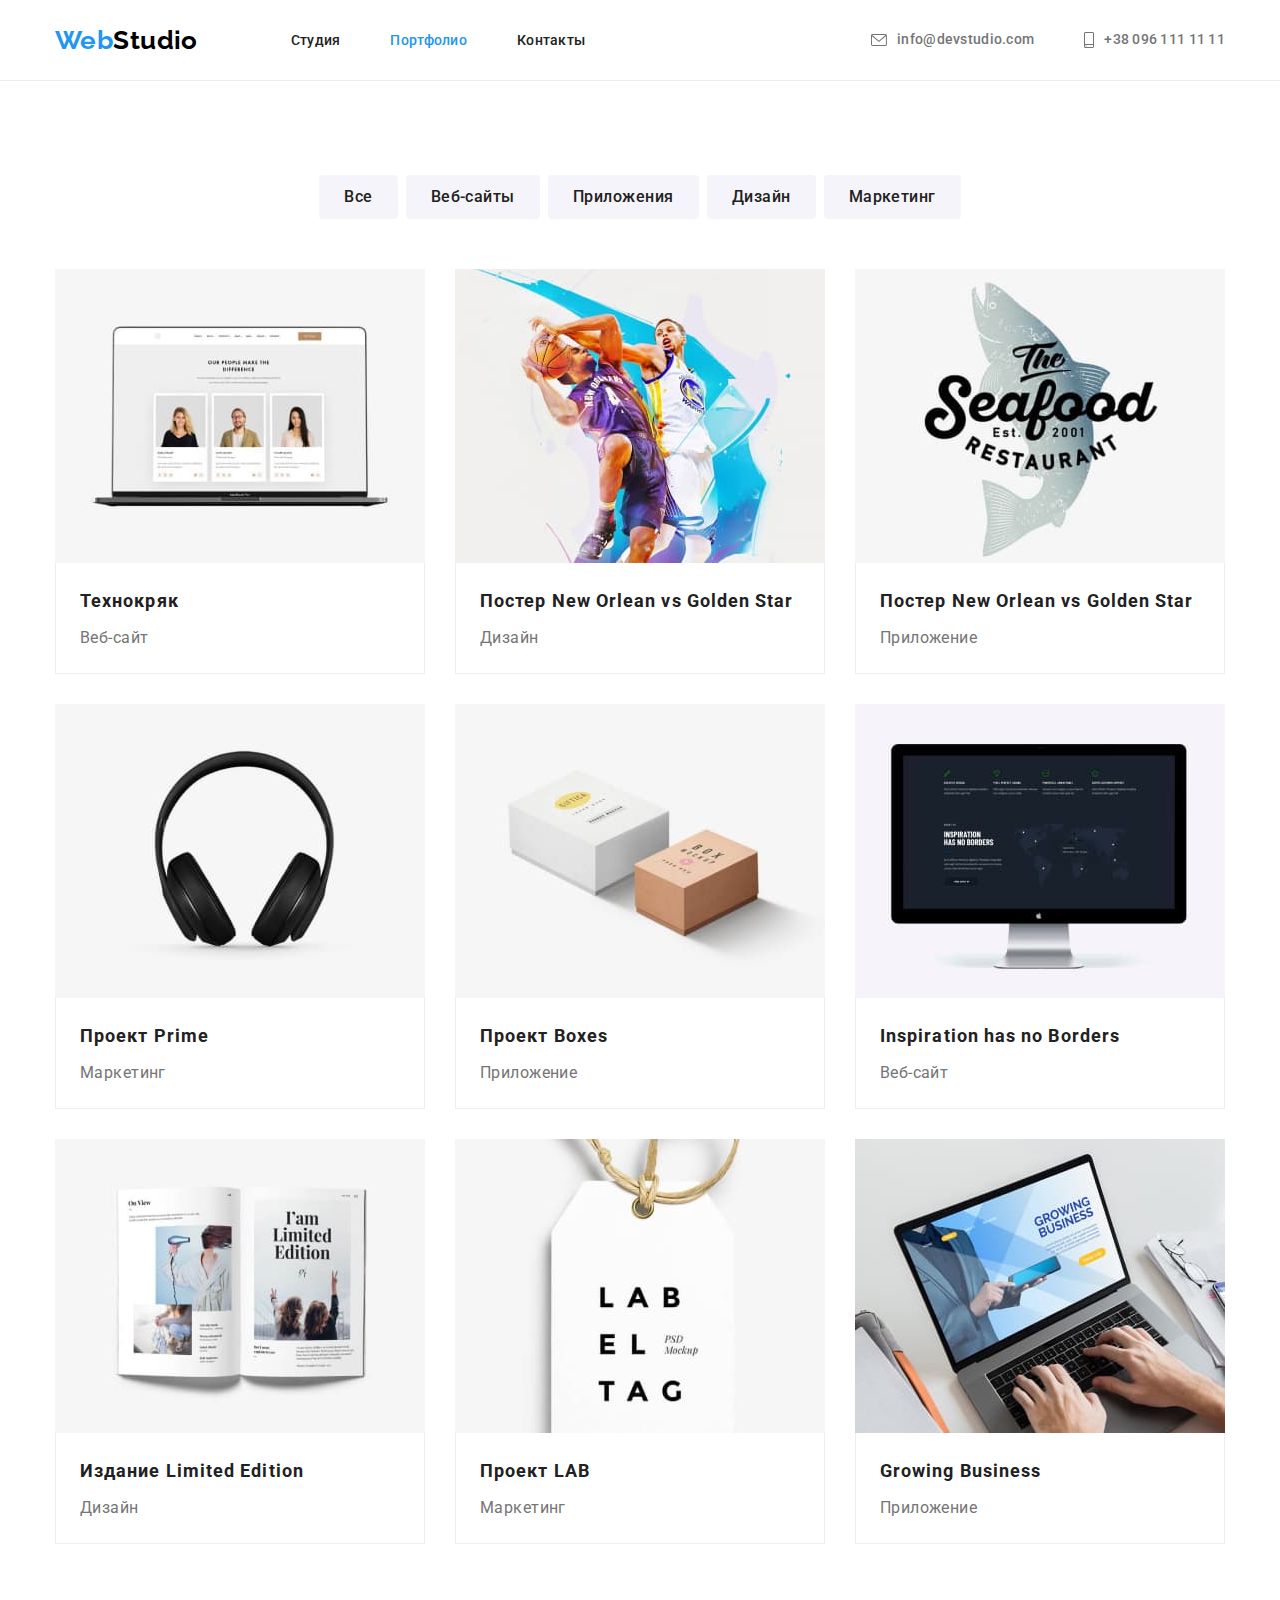
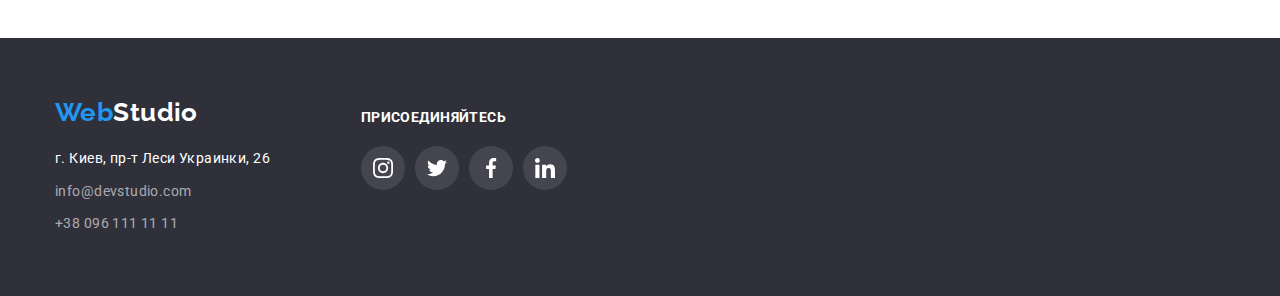
==== portfolio.html @ c9a6143d "Скопійована домашня робота № 4" ====
<!DOCTYPE html>
<html lang="en">
<head>
    <meta charset="UTF-8">
    <meta http-equiv="X-UA-Compatible" content="IE=edge">
    <meta name="viewport" content="width=device-width, initial-scale=1.0">
    <title>Portfolio</title>
    <link rel="preconnect" href="https://fonts.googleapis.com">
    <link rel="preconnect" href="https://fonts.gstatic.com" crossorigin>
    <link href="https://fonts.googleapis.com/css2?family=Raleway:wght@700&family=Roboto:wght@400;500;700;900&display=swap"
          rel="stylesheet">
    <link rel="stylesheet" href="https://cdnjs.cloudflare.com/ajax/libs/modern-normalize/1.1.0/modern-normalize.min.css">
    <link rel="stylesheet" href="./css/styles.css">
</head>
<body>
    <!-- Шапка -->
    <Header class="header">
        <div class="container main-nav">
            <nav class="nav">
                <a href="./index.html" class="logo-accent">
                    Web<span class="logo-header">Studio</span>
                </a>
                <ul class="site-nav list">
                    <li class="item">
                        <a href="./index.html" class="link">Студия</a>
                    </li>
                    <li class="item">
                        <a href="" class="link current">Портфолио</a>
                    </li>
                    <li class="item">
                        <a href="" class="link">Контакты</a>
                    </li>
                </ul>
            </nav>
    
            <ul class="contacts list">
                <li class="item">
                    <a href="mailto:info@devstudio.com" class="contact link">
                        <svg class="contact-icon" aria-hidden="true" width="16" height="12">
                            <use href="./images/icons.svg#icon-envelope"></use>
                        </svg>
                        info@devstudio.com
                    </a>
                </li>
                <li class="item">
                    <a href="tel:+380961111111" class="contact link">
                        <svg class="contact-icon" aria-hidden="true" width="10" height="16">
                            <use href="./images/icons.svg#icon-smartphone"></use>
                        </svg>
                        +38 096 111 11 11
                    </a>
                </li>
            </ul>
        </div>
    </Header>

    <!-- Главное -->
    <main>
        <section class="projects-section">
           <div class="container">
                <h1 class="section-title-hidden">Проекты</h1>
                <ul class="radio-buttons list">
                    <li class="item">
                        <button type="button" class="radio-button">Все</button>
                    </li>
                    <li class="item">
                        <button type="button" class="radio-button">Веб-сайты</button>
                    </li>
                    <li class="item">
                        <button type="button" class="radio-button">Приложения</button>
                    </li>
                    <li class="item">
                        <button type="button" class="radio-button">Дизайн</button>
                    </li>
                    <li class="item">
                        <button type="button" class="radio-button">Маркетинг</button>
                    </li>
                </ul>
                <ul class="projects list">
                    <li class="item">
                        <a href="" class="link">
                            <img src="./images/tehnokryak.jpg" alt="Фото сайта, на котором размещены фотографии трех людей" class="img">
                            <div class="project-description">
                                <H2 class="title">Технокряк</H2>
                                <p class="project">Веб-сайт</p>
                            </div>
                        </a>
                    </li>
                    <li class="item">
                        <a href="" class="link">
                            <img src="./images/new-orlean-vs-golden-star.jpg" alt="Рисунок двух баскетболистов с мячом" class="img">
                            <div class="project-description">
                                <H2 class="title">Постер New Orlean vs Golden Star</H2>
                                <p class="project">Дизайн</p>
                            </div>
                        </a>
                    </li>
                    <li class="item">
                        <a href="" class="link">
                            <img src="./images/seafood.jpg" alt="Логотип ресторана морепродуктов" class="img">
                            <div class="project-description">
                                <H2 class="title">Постер New Orlean vs Golden Star</H2>
                                <p class="project">Приложение</p>
                            </div>
                        </a>
                    </li>
                    <li class="item">
                        <a href="" class="link">
                            <img src="./images/prime.jpg" alt="Наушники" class="img">
                            <div class="project-description">
                                <H2 class="title">Проект Prime</H2>
                                <p class="project">Маркетинг</p>
                            </div>
                        </a>
                    </li>
                    <li class="item">
                        <a href="" class="link">
                            <img src="./images/boxes.jpg" alt="Две симпатичные коробки" class="img">
                            <div class="project-description">
                                <H2 class="title">Проект Boxes</H2>
                                <p class="project">Приложение</p>
                            </div>
                        </a>
                    </li>
                    <li class="item">
                        <a href="" class="link">
                            <img src="./images/inspiration.jpg" alt="Монитор компьютера" class="img">
                           <div class="project-description">
                                <H2 class="title">Inspiration has no Borders</H2>
                                <p class="project">Веб-сайт</p>
                           </div>
                        </a>
                    </li>
                    <li class="item">
                        <a href="" class="link">
                            <img src="./images/limited-edition.jpg" alt="Открытый журнал" class="img">
                            <div class="project-description">
                                <H2 class="title">Издание Limited Edition</H2>
                                <p class="project">Дизайн</p>
                            </div>
                        </a>
                    </li>
                    <li class="item">
                        <a href="" class="link">
                            <img src="./images/lab.jpg" alt="Бирка">
                            <div class="project-description">
                                <H2 class="title">Проект LAB</H2>
                                <p class="project">Маркетинг</p>
                            </div>
                        </a>
                    </li>
                    <li class="item">
                        <a href="" class="link">
                            <img src="./images/growing-business.jpg" alt="Работающий ноутбук и руки человека, который на нем работает">
                            <div class="project-description">
                                <H2 class="title">Growing Business</H2>
                                <p class="project">Приложение</p>
                            </div>
                        </a>
                    </li>
                </ul>
           </div>
        </section>
    </main>   
    <!-- Подвал -->
    <footer class="footer">
        <div class="container">
            <div class="footer-contacts">
                <a href="" class="logo-accent">
                    Web<span class="logo-footer">Studio</span>
                </a>
                <address class="address">
                    <ul class="list">
                        <li class="address-item">
                            г. Киев, пр-т Леси Украинки, 26
                        </li>
                        <li class="address-item">
                            <a href="mailto:info@devstudio.com" class="link">info@devstudio.com</a>
                        </li>
                        <li class="address-item">
                            <a href="tel:+380961111111" class="link">+38 096 111 11 11</a>
                        </li>
                    </ul>
                </address>
            </div>
            <div class="join-us">
                <h2 class="title">
                    присоединяйтесь
                </h2>
                <ul class="list">
                    <li class="social-item">
                        <a class="social-link" href="#">
                            <svg class="social-icon" aria-label="Ссылка на Instagram" width="20" height="20">
                                <use href="./images/icons.svg#icon-instagram"></use>
                            </svg>
                        </a>
                    </li>
                    <li class="social-item">
                        <a class="social-link" href="#">
                            <svg class="social-icon" aria-label="Ссылка на Twitter" width="20" height="20">
                                <use href="./images/icons.svg#icon-twitter"></use>
                            </svg>
                        </a>
                    </li>
                    <li class="social-item">
                        <a class="social-link" href="#">
                            <svg class="social-icon" aria-label="Ссылка на Facebook" width="20" height="20">
                                <use href="./images/icons.svg#icon-facebook"></use>
                            </svg>
                        </a>
                    </li>
                    <li class="social-item">
                        <a class="social-link" href="#">
                            <svg class="social-icon" aria-label="Ссылка на Linkedin" width="20" height="20">
                                <use href="./images/icons.svg#icon-linkedin"></use>
                            </svg>
                        </a>
                    </li>
                </ul>
            </div>

        </div>
    </footer>
</body>
</html>
---- css/styles.css ----
:root { 
    --primary-color: #757575;
    --secondary-color: #212121;
    --accent-color: #2196F3;
    --background-primary-color: #2F303A;
    --background-secondary-color: #F5F4FA;
    --white-color: #ffffff;
    --font-family: Roboto;
}
*,
*::after,
*::before {
    box-sizing: border-box;
}
body {
    background-color: var(--white-color);
    color: var(--primary-color);
    font-family: var(--font-family), sana-serif;
    font-size: 14px;
    letter-spacing: 0.03em;
}
h1,
h2,
h3,
h4,
h5,
h6,
p {
    margin-top: 0;
}
.list {
    padding: 0;
    margin: 0;
    list-style: none;
}
.link {
    text-decoration: none;
    color: inherit;
}
img {
    display: block;
    max-width: 100%;
    height: auto;
}
address {
    font-style: normal;
}

/* Шапка */
.main-nav {
    display: flex;
    align-items: center;
}
.nav {
    display: flex;
    align-items: center;
}
.logo-accent {
    margin-right: 93px;
    color: var(--accent-color);
    font-family: Raleway;
    font-weight: 700;
    font-size: 26px;
    line-height: 1.1;
    text-decoration: none;
}
.logo-header {
    color: #000000;
}
.site-nav {
    display: flex;
    align-items: center;
}
.contacts {
    display: flex;
    align-items: center;
    margin-left: auto;
}
.site-nav .item + .item,
.contacts .item + .item{
    margin-left: 50px;
}
.site-nav .link,
.contacts .link {
    padding-top: 32px;
    padding-bottom: 32px;

    color: var(--secondary-color);
    font-weight: 500;
    line-height: 1.14;
    letter-spacing: 0.02em;
}
.header .link:hover,
.header .link:focus,
.header .link.current {
    color: var(--accent-color);
}
.contact.link {
    display: flex;
    align-items: center;
    color: var(--primary-color);;  
}
.contact-icon {
    margin-right: 10px;
    fill: var(--primary-color);   
}
.contact:hover .contact-icon,
.contact:focus .contact-icon {
    fill: var(--accent-color);
}
.header {
    border-bottom: 1px solid #ECECEC;
}

/* Главное */
.features-section,
.team-section,
.clients-section,
.projects-section {
    padding-top: 94px;
    padding-bottom: 94px;
}
.works-section {
    padding-bottom: 94px;
}
.container {
    margin-left: auto;
    margin-right: auto;
    padding-left: 15px;
    padding-right: 15px;
    width: 1200px;
}

/* Главный герой */
.hero-section {
    max-width: 1600px;
    height: 600px;
    margin-left: auto;
    margin-right: auto;
    padding-top: 200px;
    padding-bottom: 200px;
    text-align:center;

    background-color: var(--background-primary-color);  
    background-image:linear-gradient( 
        rgba(47, 48, 58, 0.4), 
        rgba(47, 48, 58, 0.4)),
        url(../images/hero-image.jpg);
    background-repeat: no-repeat;
    background-position: center;
    background-size: cover;
}
.hero-section .title {
    margin-top: 0;
    margin-bottom: 30px;
    
    color: var(--white-color);
    font-weight: 900;
    font-size: 44px;
    line-height: 1.36;
    letter-spacing: 0.06em;
    text-transform: uppercase;
}
.button {
    border-radius: 4px;
    padding: 10px 32px;
    min-width: 200px;
    border: solid transparent;
    
    color: #FFFFFF;
    background-color: var(--accent-color);
    font-family: inherit;
    font-weight: 700;
    font-size: 16px;
    line-height: 2;
    letter-spacing: 0.06em; 
    cursor: pointer;
}

/* Особенности */
.section-title-hidden {
    display: none;
}
.features,
.works,
.team {
    display: flex;
    flex-wrap: wrap;
}
.features .item:not(:last-child),
.works .item:not(:last-child),
.team .item:not(:last-child) {
    margin-right: 30px;
}
.features .item {
    width: calc((100% - 90px) / 4);
}
.feature-icon-wrapper {
    display: block;
    width: 270px;
    height: 120px;
    padding: 25px 100px;
    margin-bottom: 30px;
    border-radius: 4px;

    background: #F5F4FA;  
}
.section-title {
    margin-bottom: 50px;
    color: var(--secondary-color);
    font-weight: 700;
    font-size: 36px;
    line-height: 1.17;
    text-align: center;
}
.title {
    color: var(--secondary-color);
}
.features .title {
    margin-bottom: 10px;

    font-size: 14px;
    font-weight: 700;
    line-height: 1.14;
    text-transform: uppercase;
}
.features p {
    margin-bottom: 0;
    line-height: 24px;
}

/* Команда */
.team-section {
    /* max-width: 1600px; */
    margin-left: auto;
    margin-right: auto;

    background-color: #F5F4FA;
}
.team {
    font-size: 16px;
    line-height: 1.19;
    
    background-color: var(--white-color);
}
.team .item {
    box-shadow: 0 4px 4px rgba(0, 0, 0, 0.25);
}
.team .title {  
    margin-top: 0;
    margin-bottom: 10px;

    font-size: 16px;
    font-weight: 500;
}
.team-member {
    padding-top: 30px;
    padding-bottom: 30px;
    text-align: center;
}
.team p {
    margin-bottom: 0;
}
.socials {
    display: flex;
    margin: 16px 32px 0;
    justify-content: space-between;
}
.social-link {
    display: block;
    width: 44px;
    height: 44px;
    padding: 12px;
    border-radius: 50%;  
}
.social-icon {
    fill: #AFB1B8;
}
.social-link:hover,
.social-link:focus {
    background-color: #2196F3;
}
.social-link:hover .social-icon,
.social-link:focus .social-icon{
    fill: var(--white-color);
}

/* Постоянные клиенты */
.clients {
    display: flex;
    flex-wrap: wrap;
}
.client-link {
    display: flex;
    width: 170px;
    height: 92px;
    justify-content: center;
    align-items: center;
    border: 1px solid #AFB1B8;
    border-radius: 4px;
}
.clients .item:not(:nth-child(6n)) {
    margin-right: 30px;
}
.clients .item:not(:nth-last-child(-n + 6)) {
    margin-bottom: 15px;
}
.client-icon {
    fill: #AFB1B8;
}
.client-link:hover,
.client-link:focus {
    border-color: var(--accent-color);
}
.client-link:hover .client-icon,
.client-link:focus .client-icon {
   fill: var(--accent-color);
}

/* Проекты */
.radio-buttons {
    display: flex;
    justify-content: center;
    margin-bottom: 50px;
}
.radio-buttons .item:not(:last-child) {
    margin-right: 8px;
}
.radio-button {
    border-radius: 4px;
    padding: 6px 22px;
    border: solid transparent;

    color: var(--secondary-color);
    background-color: var(--background-secondary-color);
    font-family: inherit;
    font-weight: 500;
    font-size: 16px;
    line-height: 1.63;
    text-align: center;
    letter-spacing: 0.03em;
    cursor: pointer;
}
.radio-button:hover,
.radio-button:focus {
    color: var(--white-color);
    background-color: var(--accent-color);
    box-shadow: 0px 3px 1px rgba(0, 0, 0, 0.1), 0px 1px 2px rgba(0, 0, 0, 0.08), 0px 2px 2px rgba(0, 0, 0, 0.12);
}
.projects {
    display: flex;
    flex-wrap: wrap;
}
.projects .item {
    width: calc((100% - 60px) / 3);   
}
.projects .item:not(:nth-child(3n)) {
    margin-right: 30px;
}
.projects .item:not(:nth-last-child(-n + 3)) {
    margin-bottom: 30px;
}
.projects .item:hover {
    box-shadow: 0px 1px 1px rgba(0, 0, 0, 0.12), 0px 4px 4px rgba(0, 0, 0, 0.06), 1px 4px 6px rgba(0, 0, 0, 0.16);
}
.project-description {
    padding: 20px 24px;
    border-right: 1px solid #EEEEEE;
    border-bottom: 1px solid #EEEEEE;
    border-left: 1px solid #EEEEEE;
}
.projects .title{
    margin-bottom: 4px;
    
    font-weight: 700;
    font-size: 18px;
    line-height: 2;
    letter-spacing: 0.06em;
}
.project {
    margin-bottom: 0;
    
    color: var(--primary-color);
    font-size: 16px;
    line-height: 1.88;
}

/* Подвал */
.footer {
    padding-top: 60px;
    padding-bottom: 60px;

    background-color: var(--background-primary-color);
}
.footer .container {
    display: flex;
}
.logo-footer {
    color: var(--white-color);
}
.footer .list {
    color: var(--white-color);
    line-height: 1.7;
}
.footer .link {
    color: rgba(255, 255, 255, 0.6);
}
.footer .address-item:not(:last-child) {
    margin-bottom: 9px;
}
.address {
    margin-top: 20px;
}
.footer .link:hover,
.footer .link:focus {
    color: var(--accent-color);
}
.join-us {
    margin-top: 12px;
    margin-left: 70px;
}
.join-us .title {
    margin-bottom: 20px;

    color: var(--white-color);
    font-size: 14px;
    font-weight: 700;
    line-height: 1.14;
    text-transform: uppercase;
}
.join-us .list {
    display: flex;
    justify-content: space-between;
}
.footer .social-item+.social-item {
    margin-left: 10px;
}
.footer .social-link {
    display: block;
    width: 44px;
    height: 44px;
    padding: 12px;
    border-radius: 50%;
    
    background: rgba(255, 255, 255, 0.1);
}
.footer .social-icon {
    fill: var(--white-color);
}
.footer .social-link:hover,
.footer .social-link:focus {
    background-color: var(--accent-color)
}
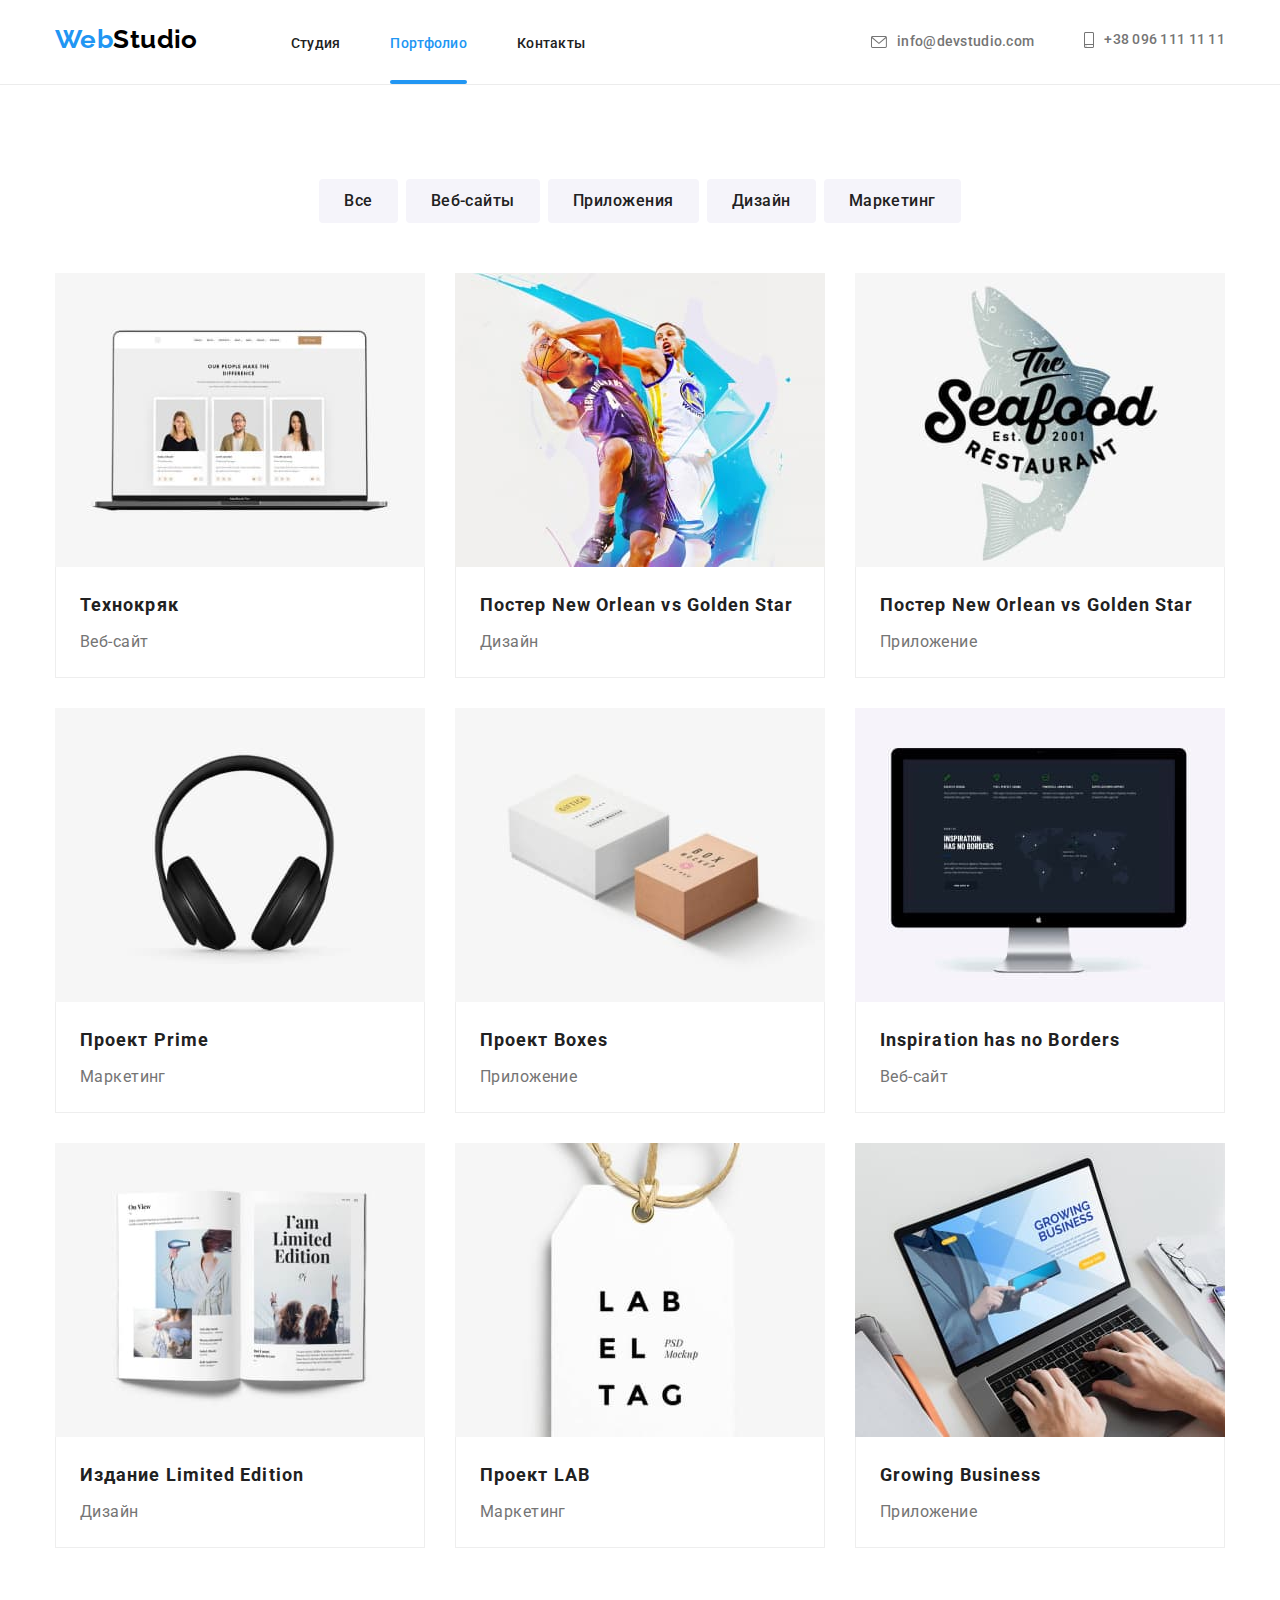
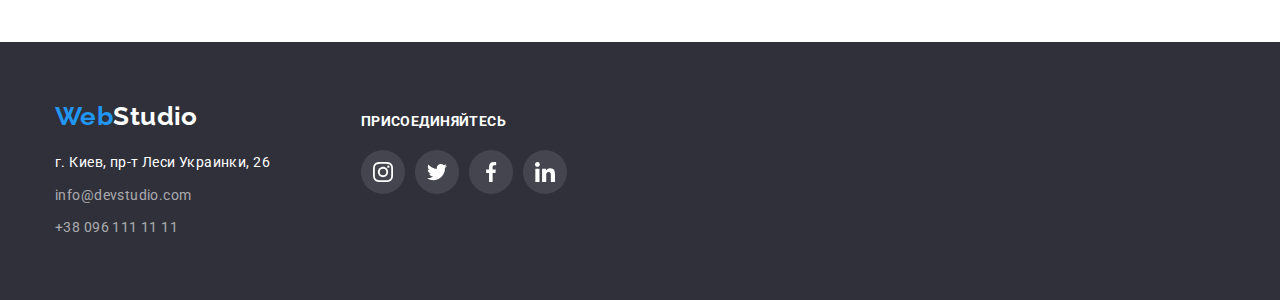
==== commit c5d620e9: "Додане  підкреслення посилання поточної сторінки та модальне вікно" ====
--- a/portfolio.html
+++ b/portfolio.html
@@ -162,6 +162,7 @@
            </div>
         </section>
     </main>   
+    
     <!-- Подвал -->
     <footer class="footer">
         <div class="container">
--- a/css/styles.css
+++ b/css/styles.css
@@ -49,11 +49,11 @@
 /* Шапка */
 .main-nav {
     display: flex;
-    align-items: center;
+    align-items: baseline;
 }
 .nav {
     display: flex;
-    align-items: center;
+    align-items: baseline;
 }
 .logo-accent {
     margin-right: 93px;
@@ -69,11 +69,11 @@
 }
 .site-nav {
     display: flex;
-    align-items: center;
+    align-items: baseline;
 }
 .contacts {
     display: flex;
-    align-items: center;
+    align-items: baseline;
     margin-left: auto;
 }
 .site-nav .item + .item,
@@ -95,6 +95,15 @@
 .header .link.current {
     color: var(--accent-color);
 }
+.current::after {
+    content: '';
+    display: block;
+    margin-top: 28px;
+    width: 100%;
+    height: 4px;
+    border-radius: 2px;  
+    background-color: #2196F3;
+}    
 .contact.link {
     display: flex;
     align-items: center;
@@ -229,6 +238,27 @@
     line-height: 24px;
 }
 
+/* Примеры работ */
+.works .item {
+    position: relative;
+}
+.works-type {
+    display: flex;
+    width: 100%;
+    height: 70px;
+    margin-bottom: 0;
+    justify-content: center;
+    align-items: center;
+    position: absolute;
+    left: 0;
+    bottom: 0;
+  
+    font-weight: 700;
+    text-transform: uppercase;
+    color: #FFFFFF;
+    background-color: rgba(47, 48, 58, 0.8);
+}
+
 /* Команда */
 .team-section {
     /* max-width: 1600px; */
@@ -385,6 +415,50 @@
     line-height: 1.88;
 }
 
+/* Модальное окно */
+.backdrop {
+    position: fixed;
+    top: 0;
+    left: 0;
+
+    width: 100%;
+    height: 100%;
+
+    background-color: rgba(0, 0, 0, 0.2);
+}
+.backdrop.is-hidden {
+    opacity: 0;
+    pointer-events: none;
+}
+.modal{
+    position: absolute;
+    top: 50%;
+    left: 50%;
+    transform: translate(-50%, -50%);
+
+    min-width: 528px;
+    min-height: 581px;
+    border-radius: 4px;
+    
+    background-color: #FFFFFF;
+    box-shadow: 0px 1px 3px rgba(0, 0, 0, 0.12), 0px 1px 1px rgba(0, 0, 0, 0.14), 0px 2px 1px rgba(0, 0, 0, 0.2);       
+}
+.button-close {
+    display: flex;
+    justify-content: center;
+    align-items: center;
+
+    width: 30px;
+    height: 30px;
+    margin-top: 8px;
+    margin-right: 8px;
+    margin-bottom: auto;
+    margin-left: auto;   
+    border: 1px solid rgba(0, 0, 0, 0.1);
+    border-radius: 50%;
+    background-color: var(--white-color);
+}
+
 /* Подвал */
 .footer {
     padding-top: 60px;
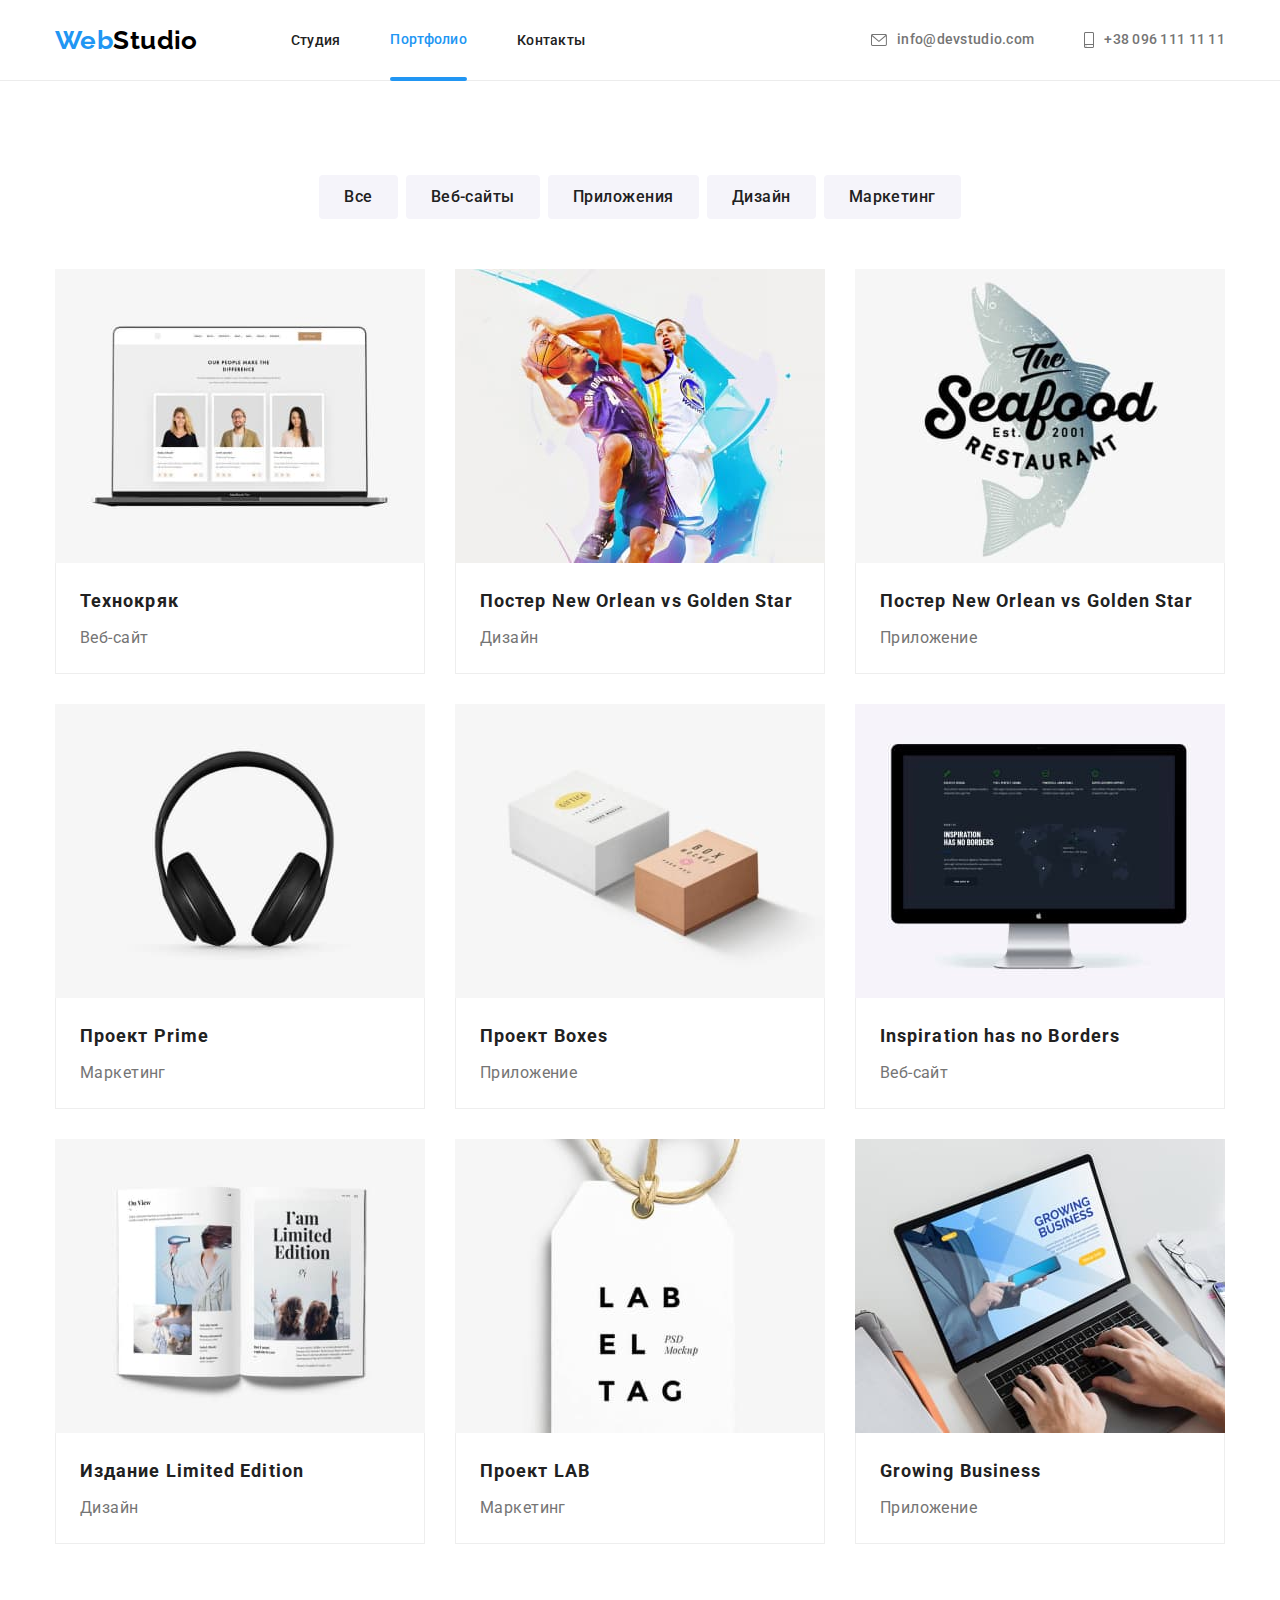
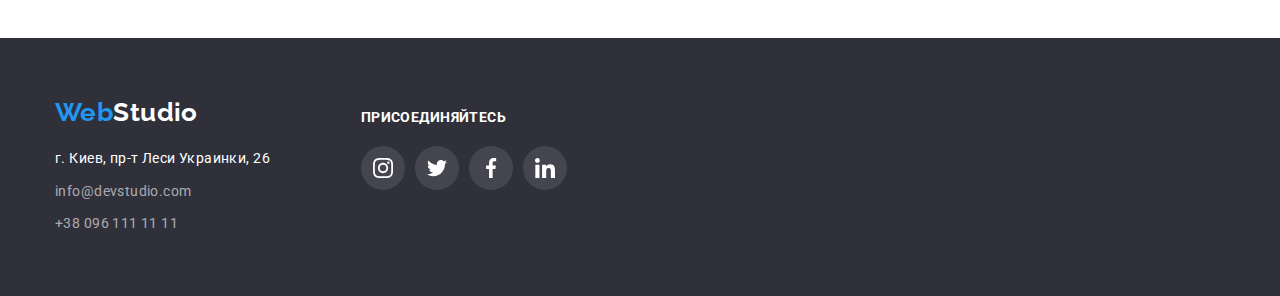
==== commit eebb685f: "Додана анімація декоративних ефектів" ====
--- a/portfolio.html
+++ b/portfolio.html
@@ -79,7 +79,15 @@
                 <ul class="projects list">
                     <li class="item">
                         <a href="" class="link">
-                            <img src="./images/tehnokryak.jpg" alt="Фото сайта, на котором размещены фотографии трех людей" class="img">
+                            <div class="project-wrap">
+                                <div class="project-overlay">
+                                    <p class="project-overlay-description">
+                                        Ресурс предлагает комплексные предложения с разным уровнем функционала и сервисов. Все это позволит 
+                                        посетителю получить исчерпывающие сведения о компании или частном лице.
+                                    </p>
+                                </div>
+                                <img src="./images/tehnokryak.jpg" alt="Фото сайта, на котором размещены фотографии трех людей" class="img">
+                            </div>
                             <div class="project-description">
                                 <H2 class="title">Технокряк</H2>
                                 <p class="project">Веб-сайт</p>
@@ -88,7 +96,15 @@
                     </li>
                     <li class="item">
                         <a href="" class="link">
-                            <img src="./images/new-orlean-vs-golden-star.jpg" alt="Рисунок двух баскетболистов с мячом" class="img">
+                            <div class="project-wrap">
+                                <img src="./images/new-orlean-vs-golden-star.jpg" alt="Рисунок двух баскетболистов с мячом" class="img">
+                                <div class="project-overlay">
+                                    <p class="project-overlay-description">
+                                        Ресурс предлагает комплексные предложения с разным уровнем функционала и сервисов. Все это позволит 
+                                        посетителю получить исчерпывающие сведения о компании или частном лице.
+                                    </p>
+                                </div>
+                            </div>
                             <div class="project-description">
                                 <H2 class="title">Постер New Orlean vs Golden Star</H2>
                                 <p class="project">Дизайн</p>
@@ -97,7 +113,15 @@
                     </li>
                     <li class="item">
                         <a href="" class="link">
-                            <img src="./images/seafood.jpg" alt="Логотип ресторана морепродуктов" class="img">
+                            <div class="project-wrap">
+                                <img src="./images/seafood.jpg" alt="Логотип ресторана морепродуктов" class="img">
+                                <div class="project-overlay">
+                                    <p class="project-overlay-description">
+                                        Ресурс предлагает комплексные предложения с разным уровнем функционала и сервисов. Все это позволит 
+                                        посетителю получить исчерпывающие сведения о компании или частном лице.
+                                    </p>
+                                </div>
+                            </div>
                             <div class="project-description">
                                 <H2 class="title">Постер New Orlean vs Golden Star</H2>
                                 <p class="project">Приложение</p>
@@ -106,7 +130,15 @@
                     </li>
                     <li class="item">
                         <a href="" class="link">
-                            <img src="./images/prime.jpg" alt="Наушники" class="img">
+                            <div class="project-wrap">
+                                <img src="./images/prime.jpg" alt="Наушники" class="img">
+                                <div class="project-overlay">
+                                    <p class="project-overlay-description">
+                                        Ресурс предлагает комплексные предложения с разным уровнем функционала и сервисов. Все это позволит 
+                                        посетителю получить исчерпывающие сведения о компании или частном лице.
+                                    </p>
+                                </div>
+                            </div>
                             <div class="project-description">
                                 <H2 class="title">Проект Prime</H2>
                                 <p class="project">Маркетинг</p>
@@ -115,7 +147,15 @@
                     </li>
                     <li class="item">
                         <a href="" class="link">
-                            <img src="./images/boxes.jpg" alt="Две симпатичные коробки" class="img">
+                            <div class="project-wrap">
+                                <img src="./images/boxes.jpg" alt="Две симпатичные коробки" class="img">
+                                <div class="project-overlay">
+                                    <p class="project-overlay-description">
+                                        Ресурс предлагает комплексные предложения с разным уровнем функционала и сервисов. Все это позволит посетителю 
+                                        получить исчерпывающие сведения о компании или частном лице.
+                                    </p>
+                                </div>
+                            </div>
                             <div class="project-description">
                                 <H2 class="title">Проект Boxes</H2>
                                 <p class="project">Приложение</p>
@@ -124,8 +164,16 @@
                     </li>
                     <li class="item">
                         <a href="" class="link">
-                            <img src="./images/inspiration.jpg" alt="Монитор компьютера" class="img">
-                           <div class="project-description">
+                            <div class="project-wrap">
+                                <img src="./images/inspiration.jpg" alt="Монитор компьютера" class="img">
+                                <div class="project-overlay">
+                                    <p class="project-overlay-description">
+                                        Ресурс предлагает комплексные предложения с разным уровнем функционала и сервисов. Все это позволит посетителю 
+                                        получить исчерпывающие сведения о компании или частном лице.
+                                    </p>
+                                </div>
+                            </div>
+                            <div class="project-description">
                                 <H2 class="title">Inspiration has no Borders</H2>
                                 <p class="project">Веб-сайт</p>
                            </div>
@@ -133,7 +181,15 @@
                     </li>
                     <li class="item">
                         <a href="" class="link">
-                            <img src="./images/limited-edition.jpg" alt="Открытый журнал" class="img">
+                            <div class="project-wrap">
+                                <img src="./images/limited-edition.jpg" alt="Открытый журнал" class="img">
+                                <div class="project-overlay">
+                                    <p class="project-overlay-description">
+                                        Ресурс предлагает комплексные предложения с разным уровнем функционала и сервисов. Все это позволит посетителю
+                                        получить исчерпывающие сведения о компании или частном лице.
+                                    </p>
+                                </div>
+                            </div>
                             <div class="project-description">
                                 <H2 class="title">Издание Limited Edition</H2>
                                 <p class="project">Дизайн</p>
@@ -142,7 +198,15 @@
                     </li>
                     <li class="item">
                         <a href="" class="link">
-                            <img src="./images/lab.jpg" alt="Бирка">
+                            <div class="project-wrap">
+                                <img src="./images/lab.jpg" alt="Бирка">
+                                <div class="project-overlay">
+                                    <p class="project-overlay-description">
+                                        Ресурс предлагает комплексные предложения с разным уровнем функционала и сервисов. Все это позволит посетителю
+                                        получить исчерпывающие сведения о компании или частном лице.
+                                    </p>
+                                </div>
+                            </div>
                             <div class="project-description">
                                 <H2 class="title">Проект LAB</H2>
                                 <p class="project">Маркетинг</p>
@@ -151,7 +215,15 @@
                     </li>
                     <li class="item">
                         <a href="" class="link">
-                            <img src="./images/growing-business.jpg" alt="Работающий ноутбук и руки человека, который на нем работает">
+                            <div class="project-wrap">
+                                <img src="./images/growing-business.jpg" alt="Работающий ноутбук и руки человека, который на нем работает">
+                                <div class="project-overlay">
+                                    <p class="project-overlay-description">
+                                        Ресурс предлагает комплексные предложения с разным уровнем функционала и сервисов. Все это позволит посетителю
+                                        получить исчерпывающие сведения о компании или частном лице.
+                                    </p>
+                                </div>
+                            </div>
                             <div class="project-description">
                                 <H2 class="title">Growing Business</H2>
                                 <p class="project">Приложение</p>
--- a/css/styles.css
+++ b/css/styles.css
@@ -49,11 +49,11 @@
 /* Шапка */
 .main-nav {
     display: flex;
-    align-items: baseline;
+    align-items: center;
 }
 .nav {
     display: flex;
-    align-items: baseline;
+    align-items: center;
 }
 .logo-accent {
     margin-right: 93px;
@@ -69,11 +69,11 @@
 }
 .site-nav {
     display: flex;
-    align-items: baseline;
+    align-items: center;
 }
 .contacts {
     display: flex;
-    align-items: baseline;
+    align-items: center;
     margin-left: auto;
 }
 .site-nav .item + .item,
@@ -85,33 +85,48 @@
     padding-top: 32px;
     padding-bottom: 32px;
 
-    color: var(--secondary-color);
     font-weight: 500;
     line-height: 1.14;
     letter-spacing: 0.02em;
+}
+.site-nav .link {
+    color: var(--secondary-color);
+    transition-property: color;
+    transition-duration: 250ms;
+    transition-timing-function: cubic-bezier(0.4, 0, 0.2, 1);
+}
+.current {
+    position: relative;
+    display: flex;
+}
+.current::after {
+    content: '';  
+    position: absolute;
+    bottom: -1px;
+    width: 100%;
+    height: 4px;
+    border-radius: 2px;  
+    background-color: #2196F3;
+} 
+.contact-icon {
+    margin-right: 10px;
+    fill: var(--primary-color);
+    transition-property: fill;
+    transition-timing-function: cubic-bezier(0.4, 0, 0.2, 1);
+    transition-duration: 250ms;
+}
+.contact.link {
+    display: flex;
+    align-items: center;
+    color: var(--primary-color);
+    transition-property: color;
+    transition-timing-function: cubic-bezier(0.4, 0, 0.2, 1);
+    transition-duration: 250ms;
 }
 .header .link:hover,
 .header .link:focus,
 .header .link.current {
     color: var(--accent-color);
-}
-.current::after {
-    content: '';
-    display: block;
-    margin-top: 28px;
-    width: 100%;
-    height: 4px;
-    border-radius: 2px;  
-    background-color: #2196F3;
-}    
-.contact.link {
-    display: flex;
-    align-items: center;
-    color: var(--primary-color);;  
-}
-.contact-icon {
-    margin-right: 10px;
-    fill: var(--primary-color);   
 }
 .contact:hover .contact-icon,
 .contact:focus .contact-icon {
@@ -302,9 +317,16 @@
     height: 44px;
     padding: 12px;
     border-radius: 50%;  
+    background-color: transparent;
+    transition-property: background-color;
+    transition-timing-function: cubic-bezier(0.4, 0, 0.2, 1);
+    transition-duration: 250ms;
 }
 .social-icon {
     fill: #AFB1B8;
+    transition-property: fill;
+    transition-timing-function: cubic-bezier(0.4, 0, 0.2, 1);
+    transition-duration: 250ms; 
 }
 .social-link:hover,
 .social-link:focus {
@@ -328,6 +350,9 @@
     align-items: center;
     border: 1px solid #AFB1B8;
     border-radius: 4px;
+    transition-property: border-color;
+    transition-timing-function: cubic-bezier(0.4, 0, 0.2, 1);
+    transition-duration: 250ms;  
 }
 .clients .item:not(:nth-child(6n)) {
     margin-right: 30px;
@@ -337,6 +362,9 @@
 }
 .client-icon {
     fill: #AFB1B8;
+    transition-property: fill;
+    transition-duration: 250ms;
+    transition-timing-function: cubic-bezier(0.4, 0, 0.2, 1);
 }
 .client-link:hover,
 .client-link:focus {
@@ -363,6 +391,10 @@
 
     color: var(--secondary-color);
     background-color: var(--background-secondary-color);
+    box-shadow: none;
+    transition: color 250ms cubic-bezier(0.4, 0, 0.2, 1),
+                background-color 250ms cubic-bezier(0.4, 0, 0.2, 1),
+                box-shadow 250ms cubic-bezier(0.4, 0, 0.2, 1);
     font-family: inherit;
     font-weight: 500;
     font-size: 16px;
@@ -382,7 +414,9 @@
     flex-wrap: wrap;
 }
 .projects .item {
-    width: calc((100% - 60px) / 3);   
+    width: calc((100% - 60px) / 3); 
+    box-shadow: none;
+    transition: box-shadow 250ms cubic-bezier(0.4, 0, 0.2, 1);
 }
 .projects .item:not(:nth-child(3n)) {
     margin-right: 30px;
@@ -392,6 +426,30 @@
 }
 .projects .item:hover {
     box-shadow: 0px 1px 1px rgba(0, 0, 0, 0.12), 0px 4px 4px rgba(0, 0, 0, 0.06), 1px 4px 6px rgba(0, 0, 0, 0.16);
+}
+.project-wrap {
+    position: relative;
+    overflow: hidden;
+}
+.project-overlay {
+    position: absolute;
+    top: 0;
+    left: 0;
+    width: 100%;
+    height: 100%;
+    padding: 63px 24px;
+    background-color: rgba(33, 150, 243, 0.9);
+    transform: translateY(101%);
+    transition: 400ms;
+}
+.projects .item:hover .project-overlay {
+    transform: translateY(0);
+}
+.project-overlay-description {
+    font-size: 18px;
+    letter-spacing: 0.03em;
+    color: #FFFFFF;
+    line-height: 28px;
 }
 .project-description {
     padding: 20px 24px;
@@ -415,50 +473,6 @@
     line-height: 1.88;
 }
 
-/* Модальное окно */
-.backdrop {
-    position: fixed;
-    top: 0;
-    left: 0;
-
-    width: 100%;
-    height: 100%;
-
-    background-color: rgba(0, 0, 0, 0.2);
-}
-.backdrop.is-hidden {
-    opacity: 0;
-    pointer-events: none;
-}
-.modal{
-    position: absolute;
-    top: 50%;
-    left: 50%;
-    transform: translate(-50%, -50%);
-
-    min-width: 528px;
-    min-height: 581px;
-    border-radius: 4px;
-    
-    background-color: #FFFFFF;
-    box-shadow: 0px 1px 3px rgba(0, 0, 0, 0.12), 0px 1px 1px rgba(0, 0, 0, 0.14), 0px 2px 1px rgba(0, 0, 0, 0.2);       
-}
-.button-close {
-    display: flex;
-    justify-content: center;
-    align-items: center;
-
-    width: 30px;
-    height: 30px;
-    margin-top: 8px;
-    margin-right: 8px;
-    margin-bottom: auto;
-    margin-left: auto;   
-    border: 1px solid rgba(0, 0, 0, 0.1);
-    border-radius: 50%;
-    background-color: var(--white-color);
-}
-
 /* Подвал */
 .footer {
     padding-top: 60px;
@@ -478,6 +492,9 @@
 }
 .footer .link {
     color: rgba(255, 255, 255, 0.6);
+    transition-property: color;
+    transition-duration: 250ms;
+    transition-timing-function: cubic-bezier(0.4, 0, 0.2, 1);
 }
 .footer .address-item:not(:last-child) {
     margin-bottom: 9px;
@@ -516,7 +533,10 @@
     padding: 12px;
     border-radius: 50%;
     
-    background: rgba(255, 255, 255, 0.1);
+    background-color: rgba(255, 255, 255, 0.1);
+    transition-property: background-color;
+    transition-timing-function: cubic-bezier(0.4, 0, 0.2, 1);
+    transition-duration: 250ms;   
 }
 .footer .social-icon {
     fill: var(--white-color);
@@ -524,4 +544,58 @@
 .footer .social-link:hover,
 .footer .social-link:focus {
     background-color: var(--accent-color)
+}
+
+/* Модальное окно */
+.backdrop {
+    position: fixed;
+    top: 0;
+    left: 0;
+
+    width: 100%;
+    height: 100%;
+
+    background-color: rgba(0, 0, 0, 0.2);
+    
+    opacity: 1;
+    visibility: visible;
+    transition: opacity 400ms cubic-bezier(0.4, 0, 0.2, 1), visibility 400ms cubic-bezier(0.4, 0, 0.2, 1);
+}
+.backdrop.is-hidden {
+    opacity: 0;
+    visibility: hidden;
+    pointer-events: none;
+}
+.backdrop.is-hidden .modal {
+    transform: translate(-50%, -50%) scale(1.1);
+}
+.modal {
+    position: absolute;
+    top: 50%;
+    left: 50%;
+    
+    min-width: 528px;
+    min-height: 581px;
+    border-radius: 4px;
+
+    background-color: #FFFFFF;
+    box-shadow: 0px 1px 3px rgba(0, 0, 0, 0.12), 0px 1px 1px rgba(0, 0, 0, 0.14), 0px 2px 1px rgba(0, 0, 0, 0.2);
+    
+    transform: translate(-50%, -50%) scale(1);
+    transition: transform 400ms cubic-bezier(0.4, 0, 0.2, 1);
+}
+.button-close {
+    display: flex;
+    justify-content: center;
+    align-items: center;
+
+    width: 30px;
+    height: 30px;
+    margin-top: 8px;
+    margin-right: 8px;
+    margin-bottom: auto;
+    margin-left: auto;
+    border: 1px solid rgba(0, 0, 0, 0.1);
+    border-radius: 50%;
+    background-color: var(--white-color);
 }